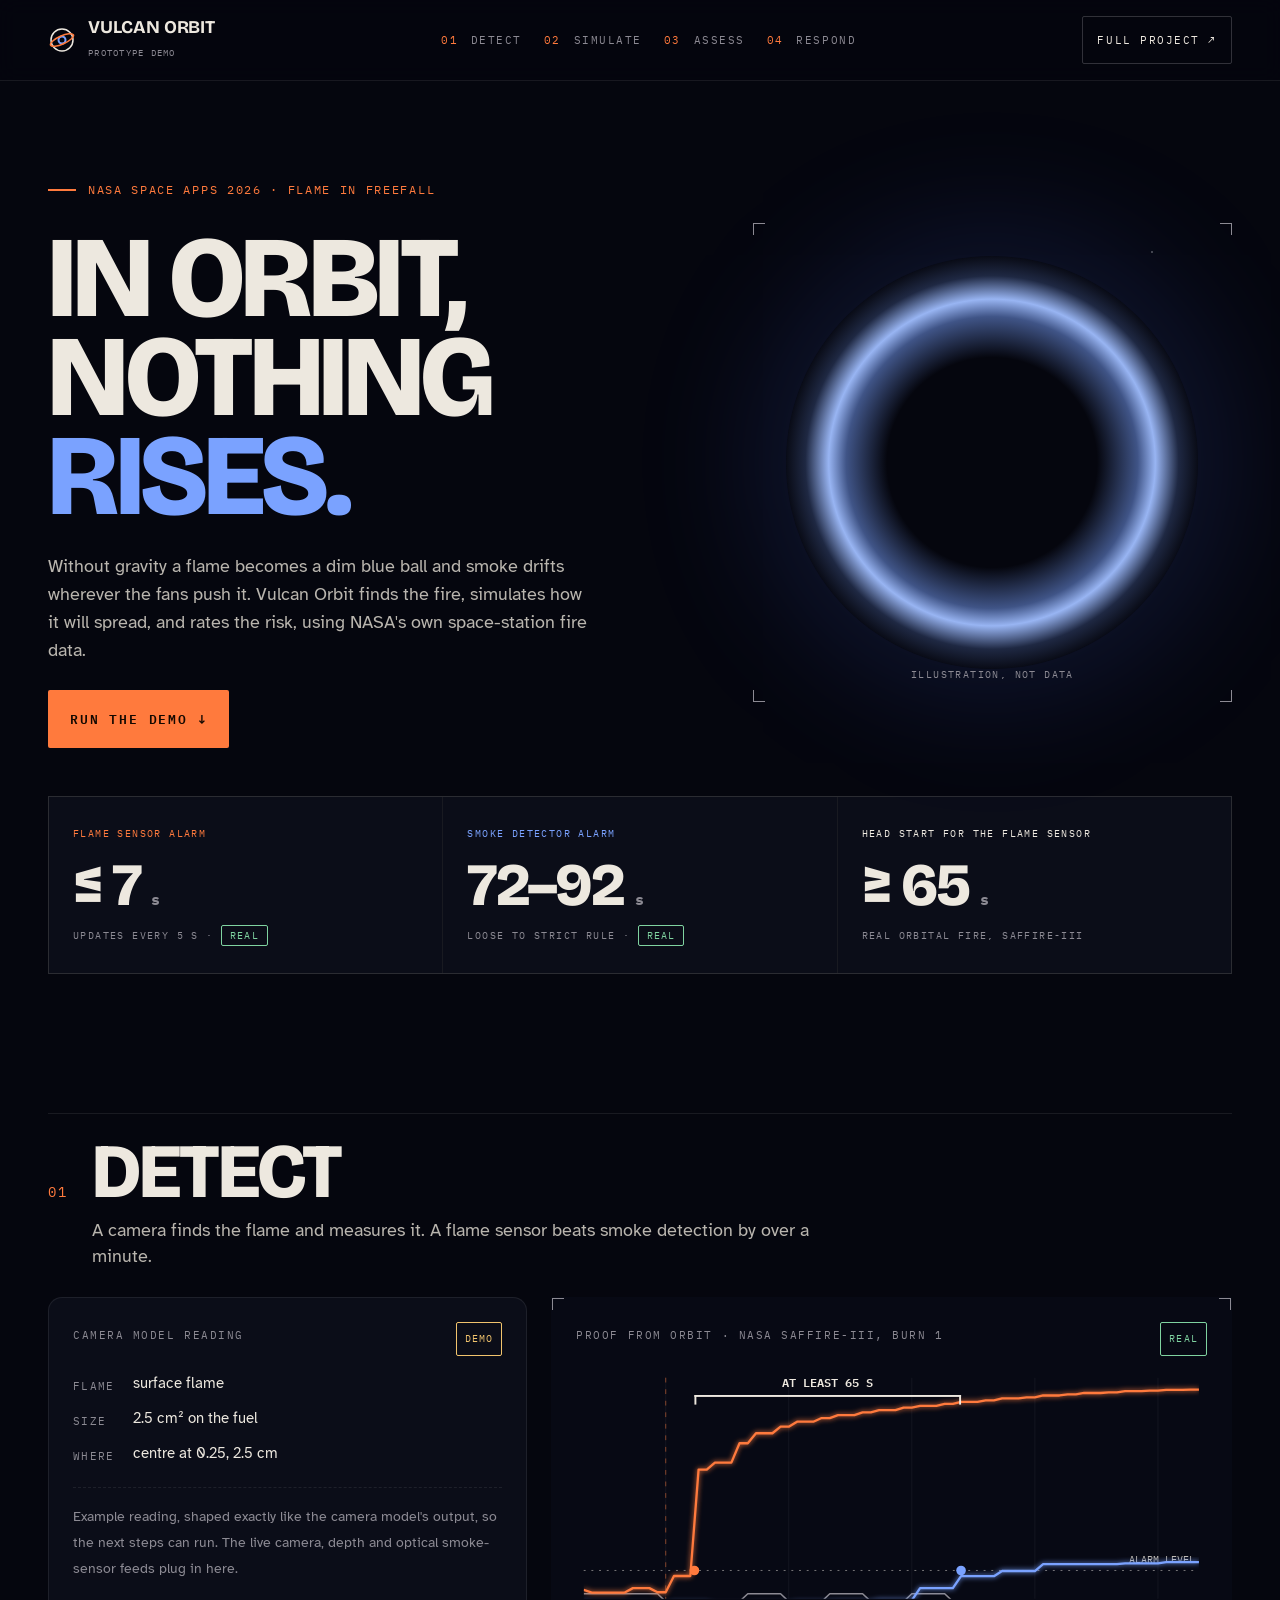
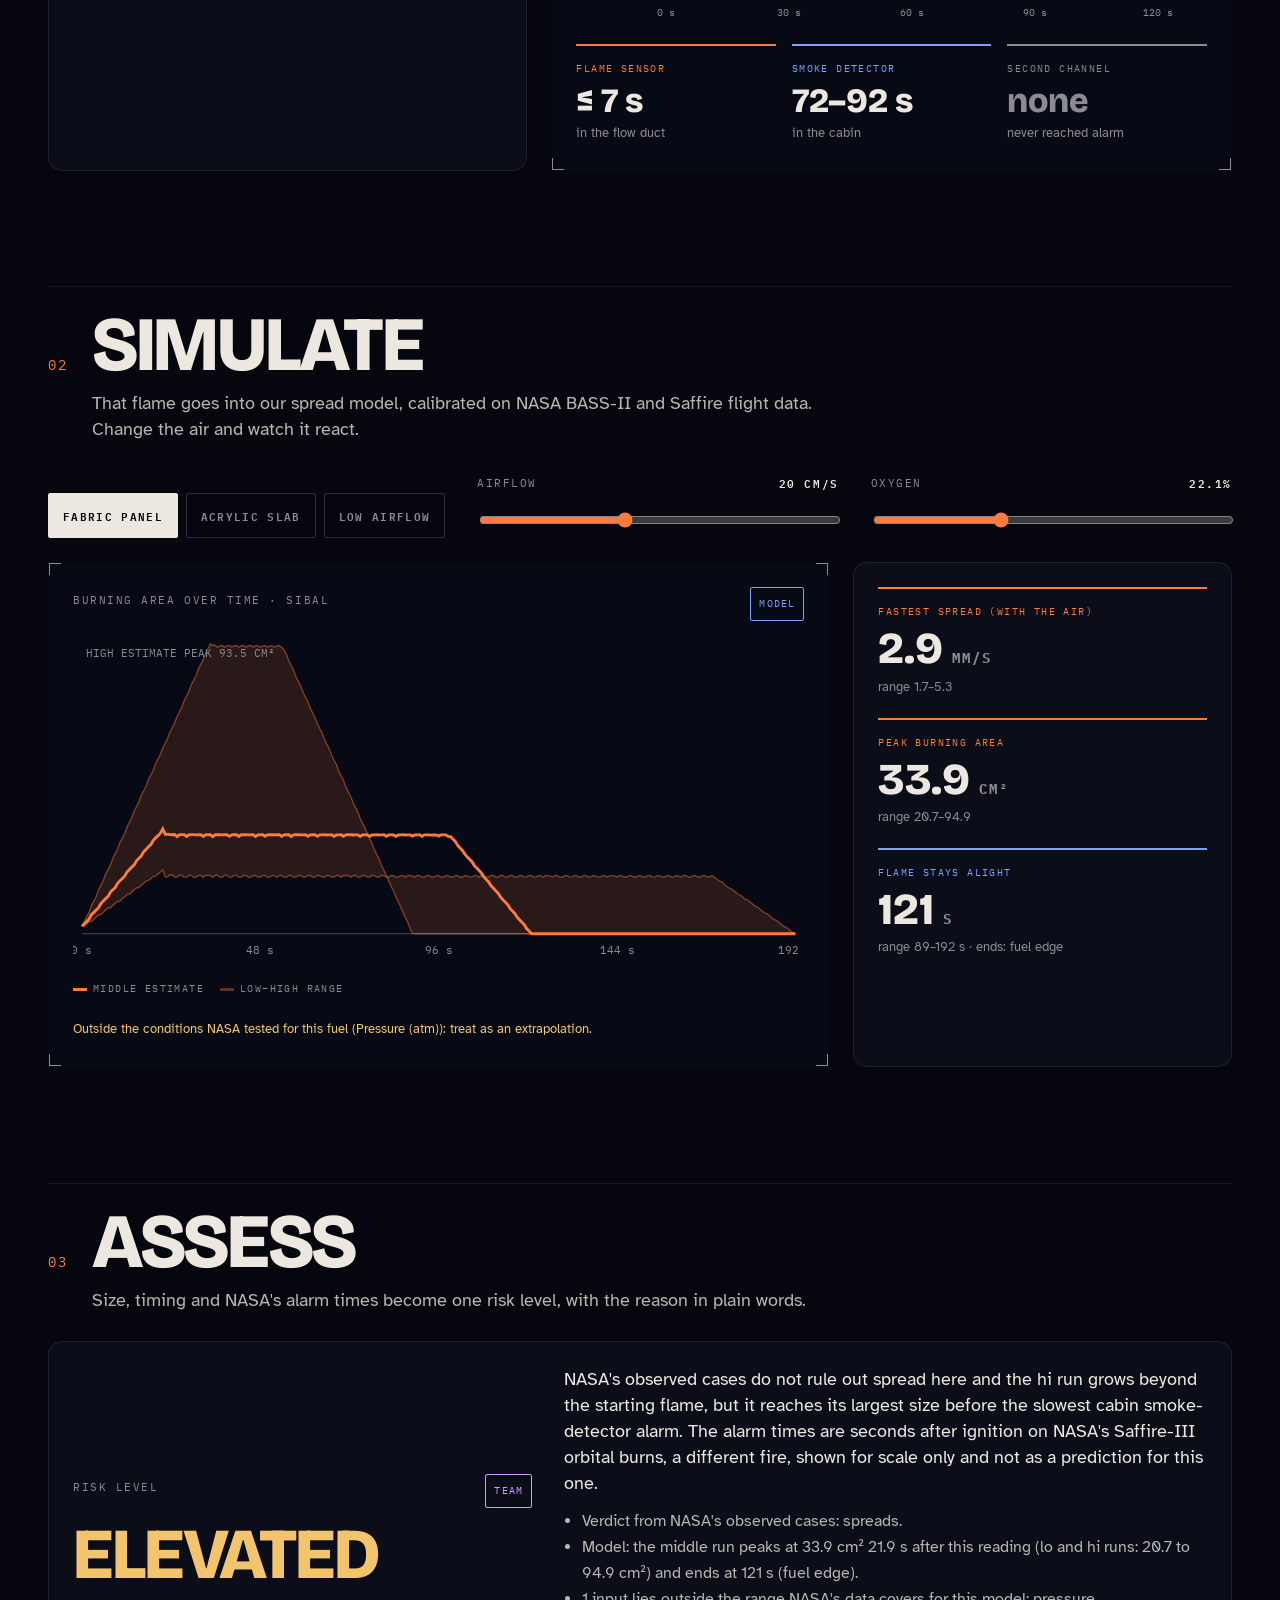
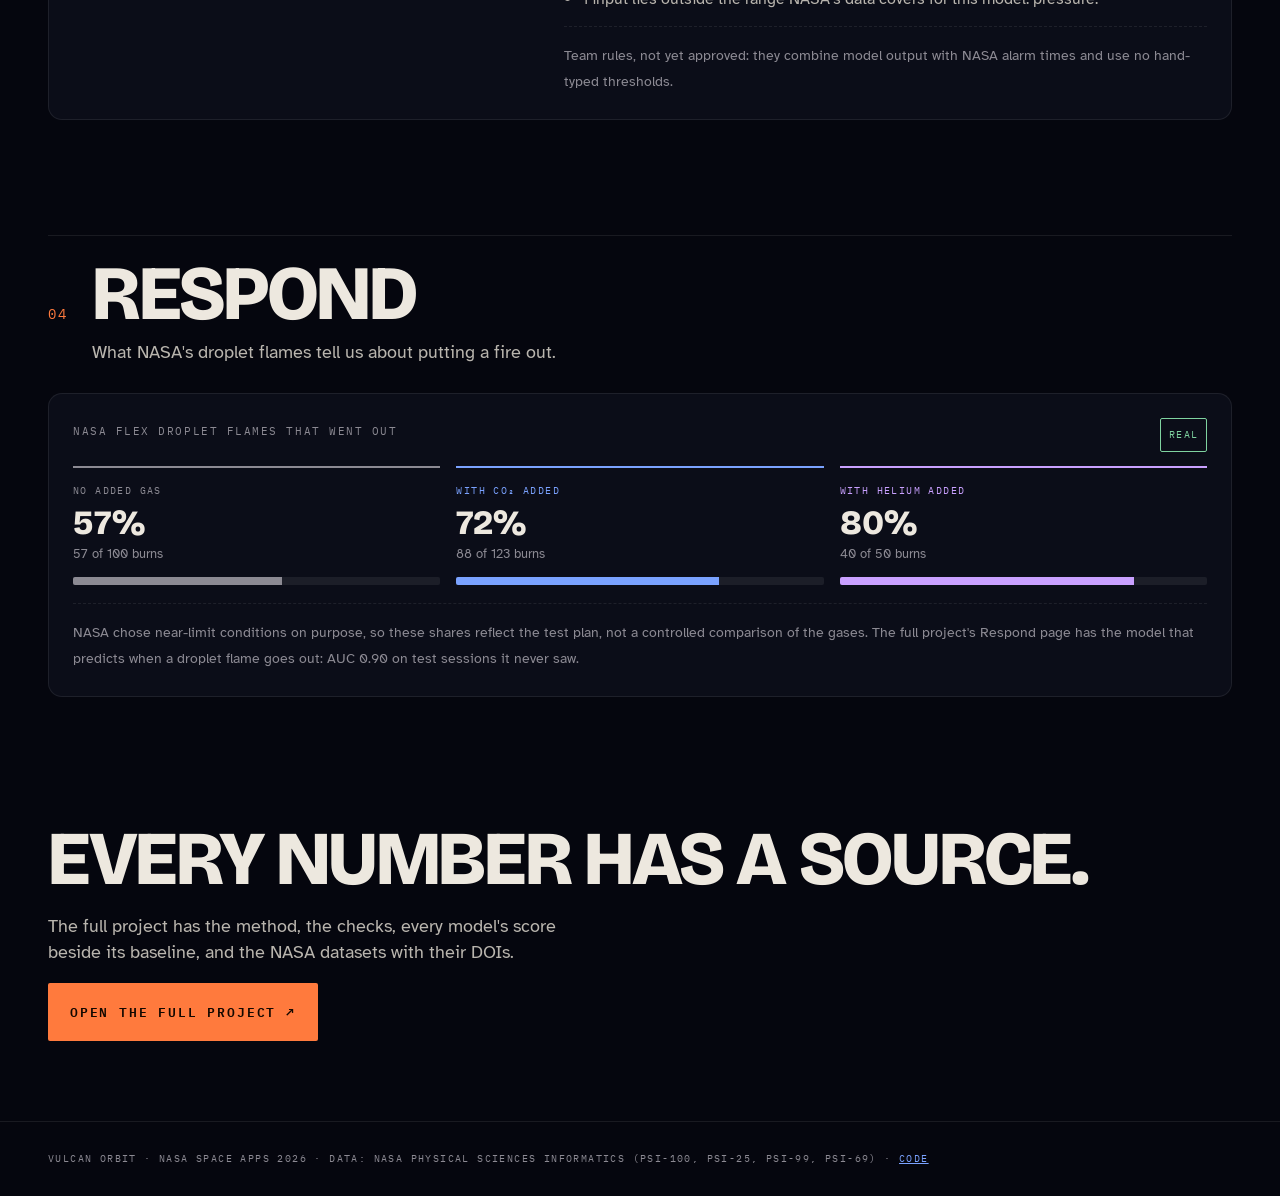
==== demo.html @ e31562f7 "Add the one-page product demo (demo.html) Detect -> Simulate -> Assess -> Respond on one dark page, " ====
<!doctype html>
<html lang="en">
<head>
<meta charset="utf-8">
<meta name="viewport" content="width=device-width, initial-scale=1">
<title>Vulcan Orbit · Prototype demo</title>
<meta name="description" content="Vulcan Orbit prototype demo: detect a fire, simulate how it spreads in microgravity, assess the risk. NASA Space Apps 2026, Flame in Freefall.">
<link rel="icon" href="data:image/svg+xml,%3Csvg xmlns='http://www.w3.org/2000/svg' viewBox='0 0 28 28'%3E%3Ccircle cx='14' cy='14' r='11' fill='none' stroke='%23EDE8DF' stroke-width='1.5'/%3E%3Ccircle cx='14' cy='14' r='3.5' fill='none' stroke='%237AA2FF' stroke-width='2'/%3E%3C/svg%3E">
<link rel="preconnect" href="https://fonts.googleapis.com">
<link rel="stylesheet" href="https://fonts.googleapis.com/css2?family=Atkinson+Hyperlegible:wght@400;700&family=Bricolage+Grotesque:opsz,wght@12..96,800&family=IBM+Plex+Mono:wght@500;600&display=swap">
<link rel="stylesheet" href="css/demo.css">
</head>
<body>
<a class="skip" href="#main">Skip to the demo</a>
<header class="bar">
  <a class="brand" href="demo.html">
    <svg width="28" height="28" viewBox="0 0 28 28" aria-hidden="true"><circle cx="14" cy="14" r="11" fill="none" stroke="#EDE8DF" stroke-width="1.5"/><circle cx="14" cy="14" r="3.5" fill="none" stroke="#7AA2FF" stroke-width="2"/><ellipse cx="14" cy="14" rx="12.5" ry="4" transform="rotate(-24 14 14)" fill="none" stroke="#FF7A3D" stroke-width="1.6"/></svg>
    <span><b>Vulcan Orbit</b><small class="mono">Prototype demo</small></span>
  </a>
  <nav class="mono" aria-label="Demo steps">
    <a href="#detect"><i>01</i> Detect</a><a href="#simulate"><i>02</i> Simulate</a><a href="#assess"><i>03</i> Assess</a><a href="#respond"><i>04</i> Respond</a>
  </nav>
  <a class="mono ghost" href="index.html">Full project ↗</a>
</header>

<main id="main">
  <section class="hero">
    <div class="hero-text">
      <p class="kicker mono"><span></span>NASA Space Apps 2026 · Flame in Freefall</p>
      <h1 class="disp">In orbit,<br>nothing<br><em>rises.</em></h1>
      <p class="lede">Without gravity a flame becomes a dim blue ball and smoke drifts wherever the fans push it. Vulcan Orbit finds the fire, simulates how it will spread, and rates the risk, using NASA's own space-station fire data.</p>
      <a class="cta mono" href="#detect">Run the demo ↓</a>
    </div>
    <div class="hud porthole" id="porthole"><i class="c tl"></i><i class="c tr"></i><i class="c bl"></i><i class="c br"></i>
      <p class="tag mono">Illustration, not data</p>
    </div>
  </section>

  <section class="stats" aria-label="The headline finding" id="stats"></section>

  <section class="step" id="detect" aria-labelledby="detect-h">
    <header><p class="num mono">01</p><h2 class="disp" id="detect-h">Detect</h2><p class="one">A camera finds the flame and measures it. A flame sensor beats smoke detection by over a minute.</p></header>
    <div class="grid2">
      <div class="panel" id="camera"></div>
      <div class="panel hud" id="scope"><i class="c tl"></i><i class="c tr"></i><i class="c bl"></i><i class="c br"></i></div>
    </div>
  </section>

  <section class="step" id="simulate" aria-labelledby="sim-h">
    <header><p class="num mono">02</p><h2 class="disp" id="sim-h">Simulate</h2><p class="one">That flame goes into our spread model, calibrated on NASA BASS-II and Saffire flight data. Change the air and watch it react.</p></header>
    <div class="controls" id="controls"></div>
    <div class="grid2">
      <div class="panel hud" id="curve"><i class="c tl"></i><i class="c tr"></i><i class="c bl"></i><i class="c br"></i></div>
      <div class="panel" id="simnums"></div>
    </div>
  </section>

  <section class="step" id="assess" aria-labelledby="assess-h">
    <header><p class="num mono">03</p><h2 class="disp" id="assess-h">Assess</h2><p class="one">Size, timing and NASA's alarm times become one risk level, with the reason in plain words.</p></header>
    <div class="panel risk" id="risk" aria-live="polite"></div>
  </section>

  <section class="step" id="respond" aria-labelledby="respond-h">
    <header><p class="num mono">04</p><h2 class="disp" id="respond-h">Respond</h2><p class="one">What NASA's droplet flames tell us about putting a fire out.</p></header>
    <div class="panel" id="flex"></div>
  </section>

  <section class="end">
    <h2 class="disp">Every number has a source.</h2>
    <p>The full project has the method, the checks, every model's score beside its baseline, and the NASA datasets with their DOIs.</p>
    <a class="cta mono" href="index.html">Open the full project ↗</a>
  </section>
</main>
<footer class="foot mono">Vulcan Orbit · NASA Space Apps 2026 · Data: NASA Physical Sciences Informatics (PSI-100, PSI-25, PSI-99, PSI-69) · <a href="https://github.com/ar061290/Vulcan_Orbit_v1">Code</a></footer>
<script type="module" src="js/demo.js"></script>
</body>
</html>
---- css/demo.css ----
/* Vulcan Orbit · prototype demo page (demo.html). Night look from the UI lock-in tokens. */
:root{--bg:#05060E;--surf:#0B0D18;--line:rgba(255,255,255,.08);--ink:#EDE8DF;--mute:#8C8A93;--dim:#4B4A55;--fire:#FF7A3D;--orbit:#7AA2FF;
  --ein:cubic-bezier(.16,1,.3,1);--mono:'IBM Plex Mono',ui-monospace,monospace;--disp:'Bricolage Grotesque',system-ui,sans-serif}
*{box-sizing:border-box}
html{scroll-behavior:smooth;scroll-padding-top:80px}
body{margin:0;background:var(--bg);color:var(--ink);font:16px/26px 'Atkinson Hyperlegible',system-ui,sans-serif;
  background-image:radial-gradient(1px 1px at 12% 22%,#ffffff40 50%,transparent 51%),radial-gradient(1px 1px at 78% 8%,#ffffff33 50%,transparent 51%),
  radial-gradient(1px 1px at 64% 40%,#ffffff26 50%,transparent 51%),radial-gradient(1.5px 1.5px at 90% 28%,#ffffff40 50%,transparent 51%);background-attachment:fixed}
a{color:var(--orbit)}a:hover{color:var(--ink)}
.mono{font-family:var(--mono);text-transform:uppercase;letter-spacing:.14em}
.disp{font-family:var(--disp);font-weight:800;letter-spacing:-.03em;text-transform:uppercase;margin:0}
.skip{position:absolute;left:-999px}.skip:focus{left:16px;top:16px;z-index:9;background:var(--ink);color:var(--bg);padding:8px 12px}
:focus-visible{outline:2px solid var(--orbit);outline-offset:3px}

.bar{position:sticky;top:0;z-index:5;display:flex;align-items:center;justify-content:space-between;gap:20px;flex-wrap:wrap;padding:14px clamp(16px,4vw,48px);
  background:rgba(5,6,14,.82);backdrop-filter:blur(10px);border-bottom:1px solid var(--line)}
.brand{display:flex;gap:12px;align-items:center;color:var(--ink);text-decoration:none}
.brand b{display:block;font-family:var(--disp);font-size:18px;letter-spacing:-.01em;text-transform:uppercase}
.brand small{display:block;font-size:9px;color:var(--mute)}
.bar nav{display:flex;gap:22px;font-size:11px;flex-wrap:wrap}.bar nav a{color:var(--mute);text-decoration:none}.bar nav a:hover{color:var(--ink)}
.bar nav i{font-style:normal;color:var(--fire);margin-right:4px}
.ghost{font-size:11px;color:var(--ink);text-decoration:none;border:1px solid rgba(255,255,255,.18);padding:10px 14px;border-radius:2px}

main{max-width:1320px;margin:0 auto;padding:0 clamp(16px,4vw,48px)}
.hero{display:grid;grid-template-columns:repeat(12,minmax(0,1fr));gap:24px;align-items:center;padding:clamp(40px,8vw,96px) 0 40px}
.hero-text{grid-column:span 7;display:flex;flex-direction:column;gap:26px;min-width:0}
.kicker{font-size:12px;color:var(--fire);display:flex;gap:12px;align-items:center;margin:0}.kicker span{width:28px;height:2px;background:var(--fire)}
.hero h1{font-size:clamp(56px,9vw,124px);line-height:.86}.hero h1 em{font-style:normal;color:var(--orbit)}
.lede{margin:0;max-width:540px;font-size:18px;line-height:28px;color:#B9B5AE}
.cta{display:inline-block;align-self:flex-start;background:var(--fire);color:#130800;text-decoration:none;font-size:13px;font-weight:600;padding:16px 22px;border-radius:2px;
  transition:transform .18s var(--ein)}.cta:hover{color:#130800;transform:translateY(-2px)}
.porthole{grid-column:span 5;aspect-ratio:1/1;display:grid;place-items:center;min-width:0}
.porthole canvas,.porthole .orb{width:86%;height:86%;border-radius:50%}
.orb{background:radial-gradient(circle at 50% 50%,rgba(122,162,255,0) 36%,rgba(122,162,255,.5) 50%,rgba(160,190,255,.95) 56%,rgba(122,162,255,.22) 64%,rgba(5,6,14,0) 72%);
  box-shadow:0 0 140px 20px rgba(80,120,255,.16);animation:breathe 4.5s ease-in-out infinite}
@keyframes breathe{50%{transform:scale(1.035);filter:brightness(1.12)}}
.tag{position:absolute;bottom:14px;left:50%;transform:translateX(-50%);font-size:10px;color:var(--mute);margin:0;white-space:nowrap}

.hud{position:relative}
.hud>.c{position:absolute;width:12px;height:12px;border:0 solid var(--mute)}
.c.tl{top:0;left:0;border-top-width:1px;border-left-width:1px}.c.tr{top:0;right:0;border-top-width:1px;border-right-width:1px}
.c.bl{bottom:0;left:0;border-bottom-width:1px;border-left-width:1px}.c.br{bottom:0;right:0;border-bottom-width:1px;border-right-width:1px}

.stats{display:grid;grid-template-columns:repeat(3,minmax(0,1fr));gap:1px;background:var(--line);border:1px solid var(--line);margin:8px 0 24px}
.stat{background:var(--surf);padding:24px;display:flex;flex-direction:column;gap:8px}
.stat .lab{font-size:10px}.stat .val{font-family:var(--disp);font-weight:800;font-size:clamp(40px,5vw,60px);line-height:1;letter-spacing:-.03em}
.stat .val small{font-family:var(--mono);font-size:15px;color:var(--mute);letter-spacing:.1em}.stat .sub{font-size:10px;color:var(--mute)}

.step{padding:clamp(64px,9vw,120px) 0 0}
.step>header{display:grid;grid-template-columns:auto 1fr;column-gap:24px;align-items:baseline;margin-bottom:28px;border-top:1px solid var(--line);padding-top:24px}
.step .num{grid-row:span 2;font-size:14px;color:var(--fire);margin:0}
.step h2{font-size:clamp(44px,6vw,80px);line-height:.9}
.step .one{margin:10px 0 0;color:#B9B5AE;font-size:18px;max-width:720px}
.grid2{display:grid;grid-template-columns:repeat(12,minmax(0,1fr));gap:24px}
.grid2>.panel:first-child{grid-column:span 5}.grid2>.panel:last-child{grid-column:span 7}
#simulate .grid2>.panel:first-child{grid-column:span 8}#simulate .grid2>.panel:last-child{grid-column:span 4}
.panel{background:var(--surf);border:1px solid var(--line);border-radius:14px;padding:24px;min-width:0}
.hud.panel{background:#070914;border-radius:2px;border-color:transparent}
.ptitle{font-size:11px;color:var(--mute);margin:0 0 14px;display:flex;justify-content:space-between;gap:12px;flex-wrap:wrap}
.badge{font-family:var(--mono);font-size:10px;letter-spacing:.12em;text-transform:uppercase;padding:3px 8px;border-radius:2px;border:1px solid currentColor}
.b-real{color:#7fd3a0}.b-model{color:var(--orbit)}.b-demo{color:#f2c46d}.b-team{color:#c9a0ff}.b-missing{color:var(--mute)}
.kv{display:grid;grid-template-columns:auto 1fr;gap:6px 18px;margin:0;font-size:15px}.kv dt{font-family:var(--mono);font-size:11px;letter-spacing:.12em;text-transform:uppercase;color:var(--mute);padding-top:3px}.kv dd{margin:0}
.pending{margin:18px 0 0;padding-top:16px;border-top:1px dashed var(--line);font-size:14px;color:var(--mute)}
.reads{display:grid;grid-template-columns:repeat(3,minmax(0,1fr));gap:16px;margin-top:16px}
.read{border-top:2px solid var(--c,var(--mute));padding-top:10px}.read .lab{font-size:10px;color:var(--c,var(--mute))}
.read .val{font-family:var(--disp);font-weight:800;font-size:34px;line-height:1.1}.read .sub{font-size:13px;color:var(--mute)}
svg text{font-family:var(--mono)}

.controls{display:flex;flex-wrap:wrap;gap:16px 32px;align-items:flex-end;margin-bottom:24px}
.presets{display:flex;gap:8px;flex-wrap:wrap}
.chip{font:600 11px var(--mono);letter-spacing:.12em;text-transform:uppercase;background:transparent;color:var(--mute);border:1px solid rgba(255,255,255,.16);
  padding:12px 14px;border-radius:2px;cursor:pointer;min-height:44px}
.chip[aria-pressed=true]{background:var(--ink);color:var(--bg);border-color:var(--ink)}
.slider{display:flex;flex-direction:column;gap:6px;min-width:220px;flex:1}
.slider label{font-size:11px;color:var(--mute);display:flex;justify-content:space-between}.slider label b{color:var(--ink);font-weight:600}
input[type=range]{accent-color:var(--fire);width:100%;height:32px}
.big{display:flex;flex-direction:column;gap:18px}
.big .read .val{font-size:44px}
.warn{margin:14px 0 0;font-size:13px;color:#f2c46d}
.legend{display:flex;gap:16px;font-size:10px;color:var(--mute);margin-top:10px;flex-wrap:wrap}.legend span::before{content:'';display:inline-block;width:14px;height:3px;margin-right:6px;vertical-align:middle;background:var(--c)}

.risk{display:grid;grid-template-columns:minmax(0,5fr) minmax(0,7fr);gap:32px;align-items:center}
.level{font-family:var(--disp);font-weight:800;font-size:clamp(44px,5.6vw,84px);overflow-wrap:anywhere;line-height:.9;text-transform:uppercase;letter-spacing:-.03em}
.lv-Low{color:#7fd3a0}.lv-Elevated{color:#f2c46d}.lv-High{color:var(--fire)}
.risk ul{margin:12px 0 0;padding-left:18px;color:#B9B5AE}

.flexrow{display:grid;grid-template-columns:repeat(3,minmax(0,1fr));gap:16px}
.bar2{height:8px;background:rgba(255,255,255,.07);border-radius:2px;margin-top:10px;overflow:hidden}.bar2>i{display:block;height:100%;background:var(--c)}

.end{padding:clamp(80px,10vw,140px) 0 80px;display:flex;flex-direction:column;gap:18px;align-items:flex-start}
.end h2{font-size:clamp(40px,6vw,76px);line-height:.92}.end p{margin:0;max-width:560px;color:#B9B5AE;font-size:18px}
.foot{font-size:10px;color:var(--mute);padding:24px clamp(16px,4vw,48px);border-top:1px solid var(--line)}

.rise{opacity:0;transform:translateY(24px);transition:opacity .6s var(--ein),transform .6s var(--ein)}.rise.in{opacity:1;transform:none}
@media (max-width:860px){
  .hero-text,.porthole{grid-column:1/-1}.porthole{max-width:420px;width:100%;justify-self:center}
  .grid2>.panel:first-child,.grid2>.panel:last-child,#simulate .grid2>.panel:first-child,#simulate .grid2>.panel:last-child{grid-column:1/-1}
  .stats,.flexrow,.reads{grid-template-columns:1fr}.risk{grid-template-columns:1fr}.bar nav{display:none}
}
@media (prefers-reduced-motion:reduce){html{scroll-behavior:auto}.orb{animation:none}.rise{opacity:1;transform:none;transition:none}.cta{transition:none}}
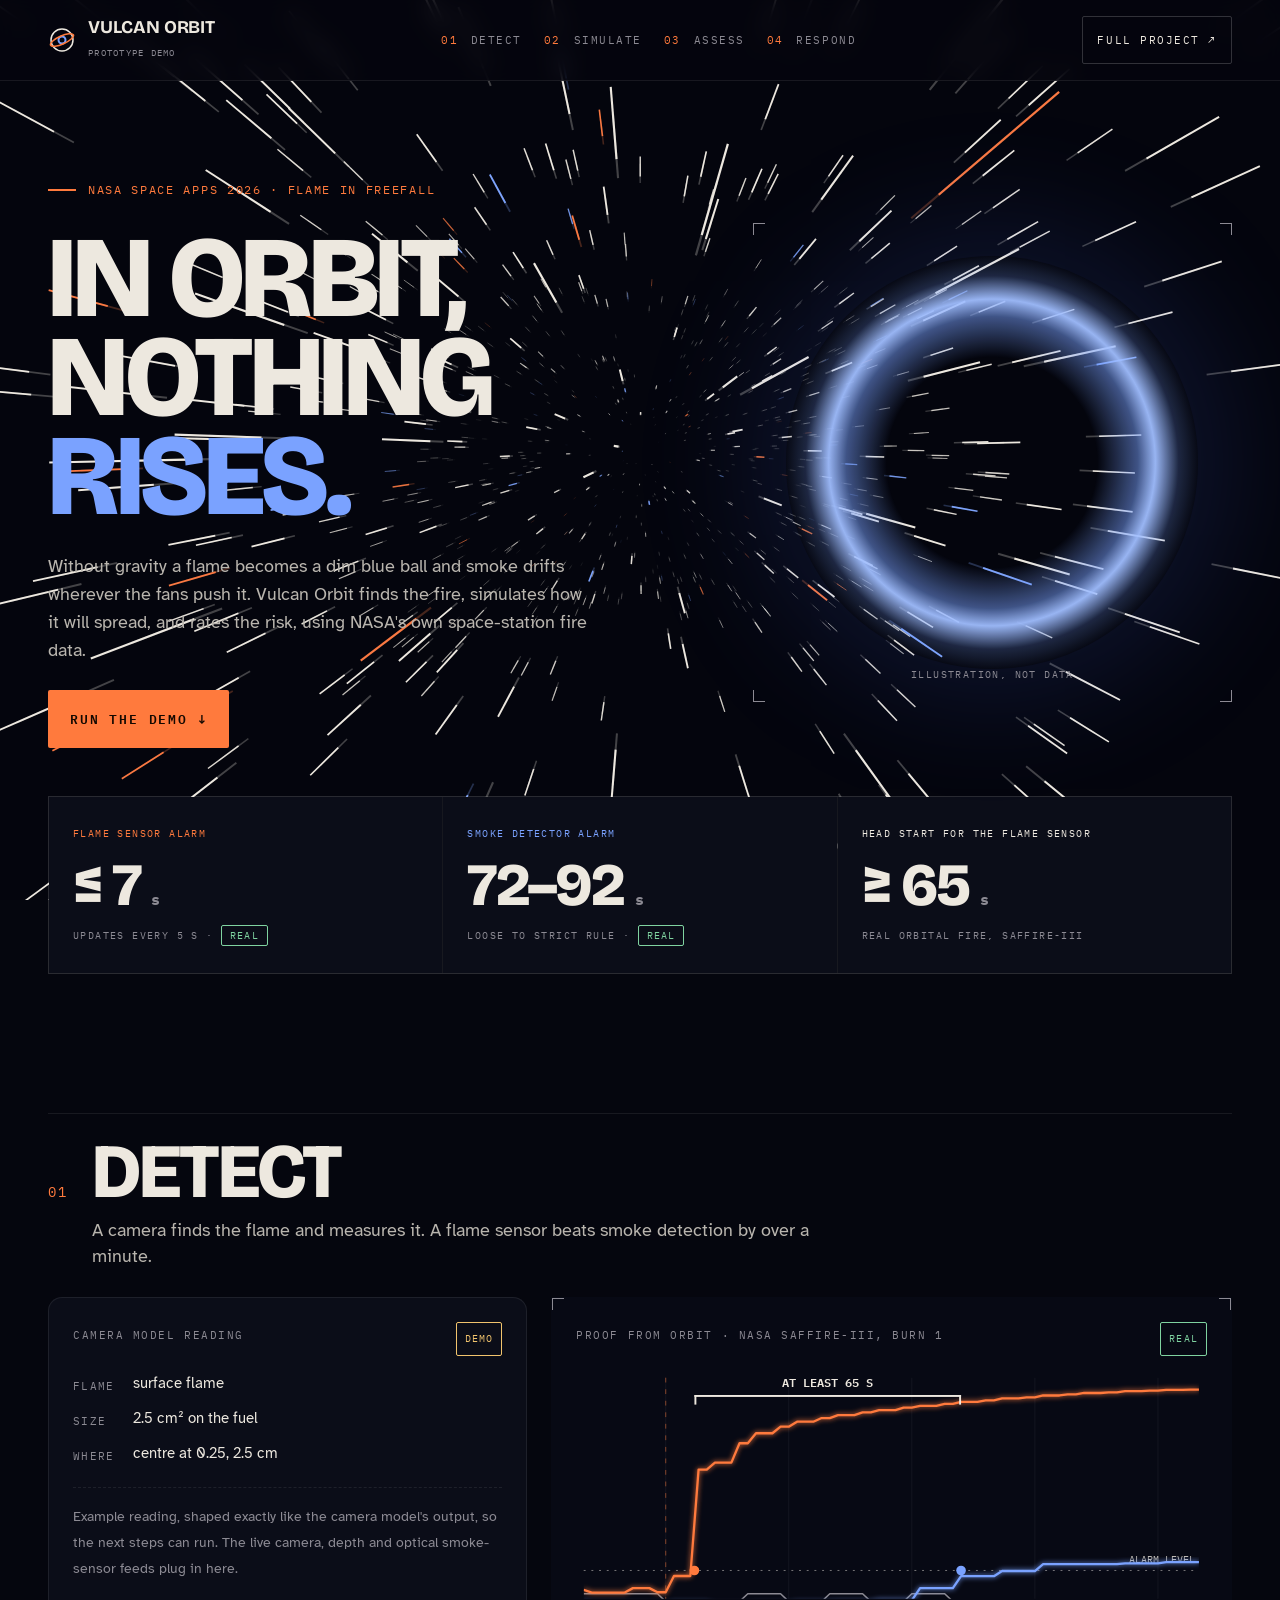
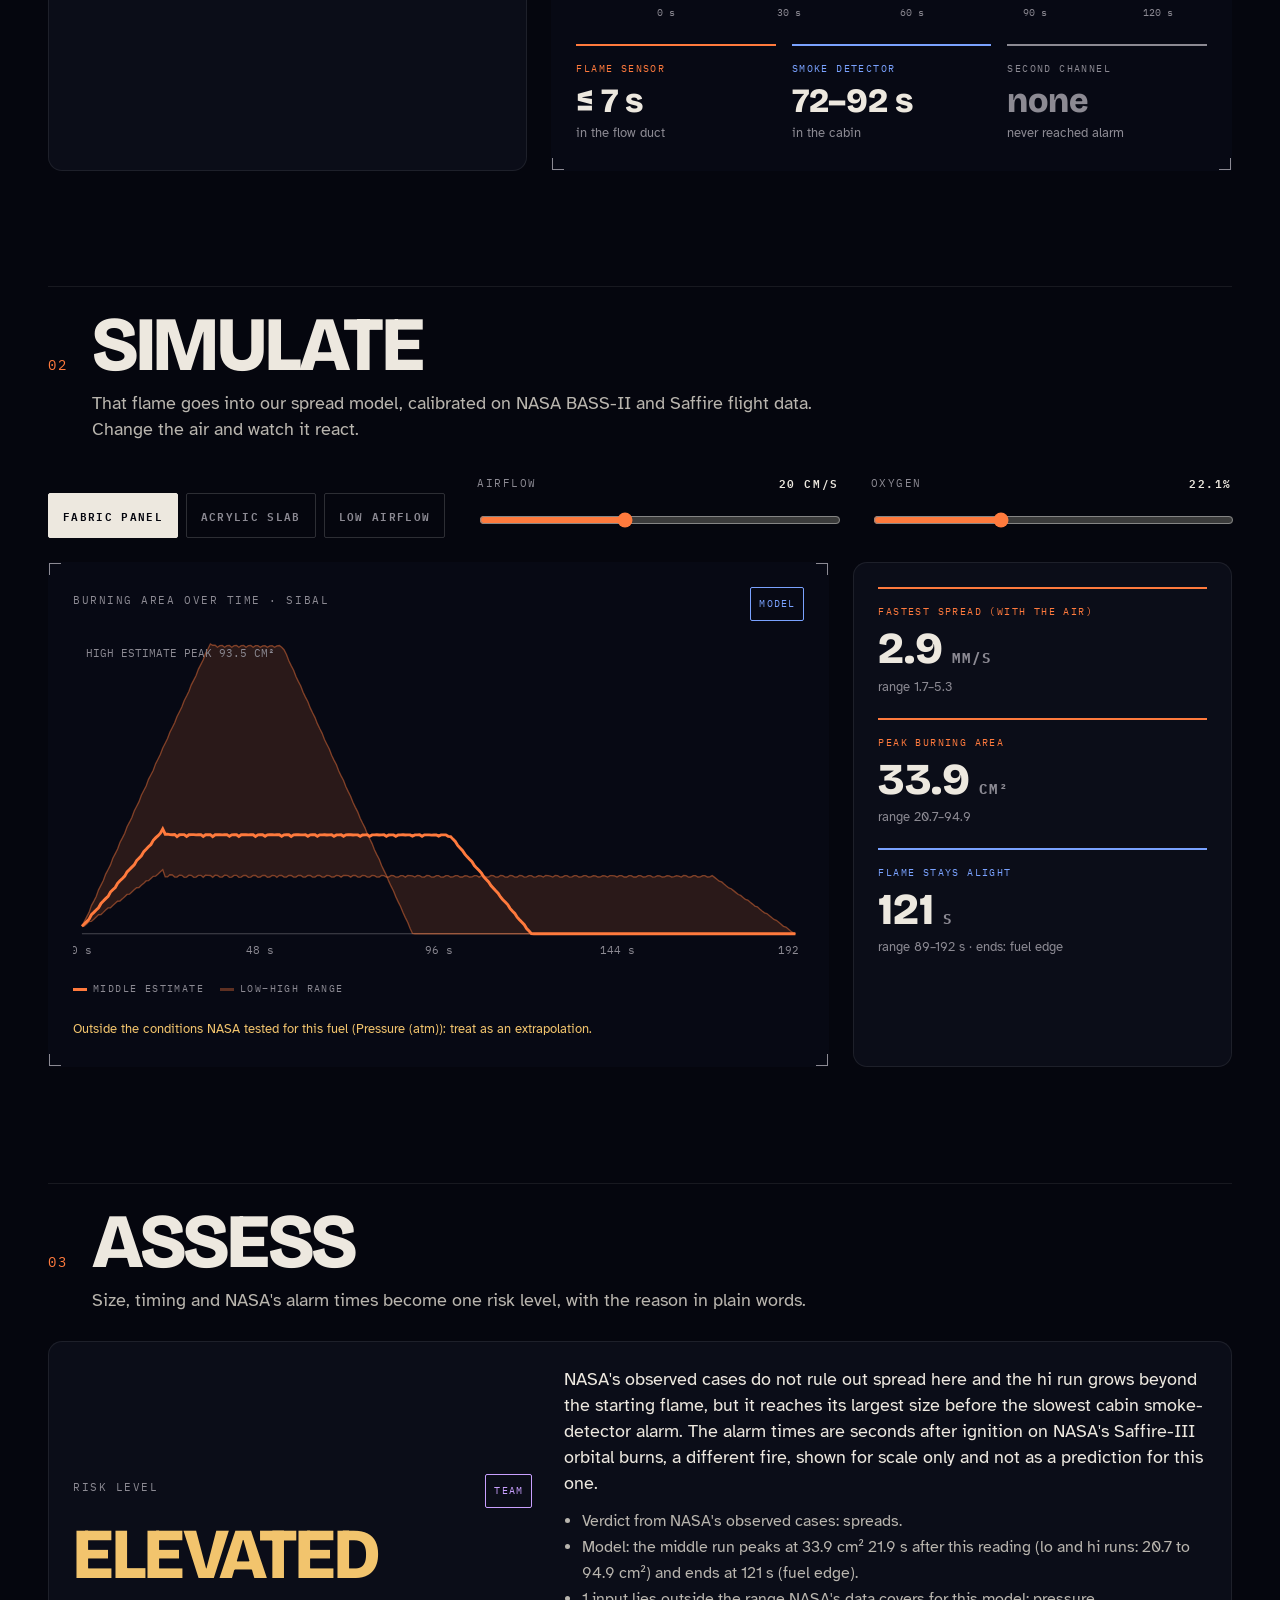
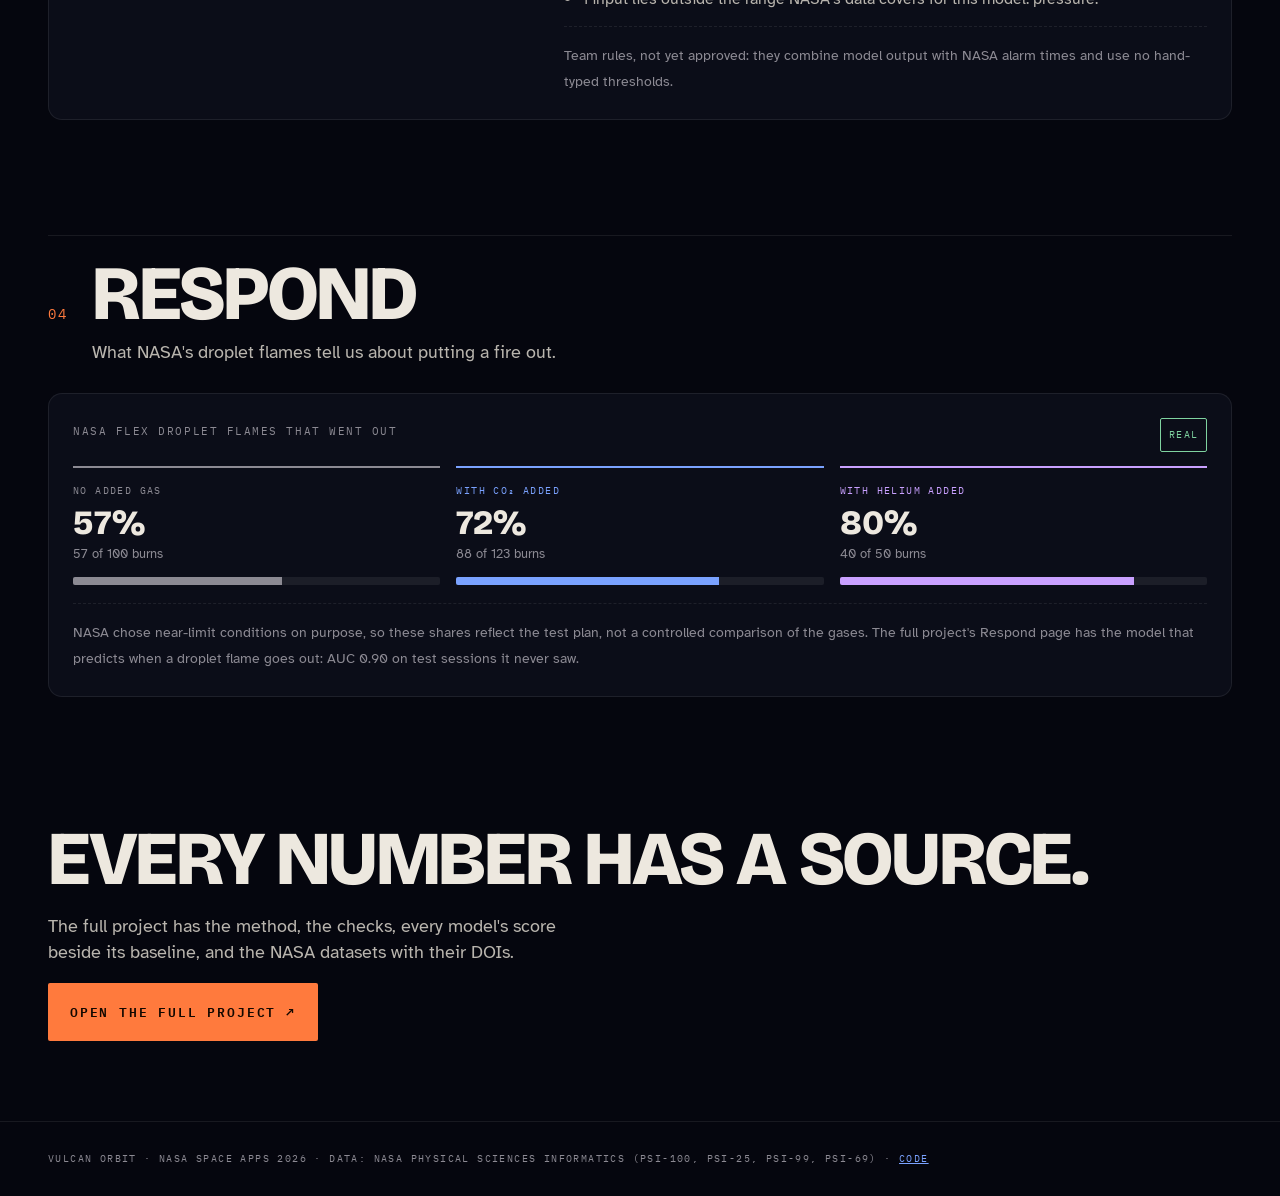
==== commit aa11d919: "Demo page: warp starfield background + orange flowing-cursor trail on the hero - js/demo_bg.js: full" ====
--- a/demo.html
+++ b/demo.html
@@ -72,6 +72,7 @@
   </section>
 </main>
 <footer class="foot mono">Vulcan Orbit · NASA Space Apps 2026 · Data: NASA Physical Sciences Informatics (PSI-100, PSI-25, PSI-99, PSI-69) · <a href="https://github.com/ar061290/Vulcan_Orbit_v1">Code</a></footer>
+<script type="module" src="js/demo_bg.js"></script>
 <script type="module" src="js/demo.js"></script>
 </body>
 </html>
--- a/css/demo.css
+++ b/css/demo.css
@@ -3,9 +3,8 @@
   --ein:cubic-bezier(.16,1,.3,1);--mono:'IBM Plex Mono',ui-monospace,monospace;--disp:'Bricolage Grotesque',system-ui,sans-serif}
 *{box-sizing:border-box}
 html{scroll-behavior:smooth;scroll-padding-top:80px}
-body{margin:0;background:var(--bg);color:var(--ink);font:16px/26px 'Atkinson Hyperlegible',system-ui,sans-serif;
-  background-image:radial-gradient(1px 1px at 12% 22%,#ffffff40 50%,transparent 51%),radial-gradient(1px 1px at 78% 8%,#ffffff33 50%,transparent 51%),
-  radial-gradient(1px 1px at 64% 40%,#ffffff26 50%,transparent 51%),radial-gradient(1.5px 1.5px at 90% 28%,#ffffff40 50%,transparent 51%);background-attachment:fixed}
+body{margin:0;background:var(--bg);color:var(--ink);font:16px/26px 'Atkinson Hyperlegible',system-ui,sans-serif}
+.starfield{position:fixed;inset:0;width:100vw;height:100vh;z-index:-1;display:block;pointer-events:none}
 a{color:var(--orbit)}a:hover{color:var(--ink)}
 .mono{font-family:var(--mono);text-transform:uppercase;letter-spacing:.14em}
 .disp{font-family:var(--disp);font-weight:800;letter-spacing:-.03em;text-transform:uppercase;margin:0}
@@ -22,7 +21,7 @@
 .ghost{font-size:11px;color:var(--ink);text-decoration:none;border:1px solid rgba(255,255,255,.18);padding:10px 14px;border-radius:2px}
 
 main{max-width:1320px;margin:0 auto;padding:0 clamp(16px,4vw,48px)}
-.hero{display:grid;grid-template-columns:repeat(12,minmax(0,1fr));gap:24px;align-items:center;padding:clamp(40px,8vw,96px) 0 40px}
+.hero{position:relative;isolation:isolate;display:grid;grid-template-columns:repeat(12,minmax(0,1fr));gap:24px;align-items:center;padding:clamp(40px,8vw,96px) 0 40px}
 .hero-text{grid-column:span 7;display:flex;flex-direction:column;gap:26px;min-width:0}
 .kicker{font-size:12px;color:var(--fire);display:flex;gap:12px;align-items:center;margin:0}.kicker span{width:28px;height:2px;background:var(--fire)}
 .hero h1{font-size:clamp(56px,9vw,124px);line-height:.86}.hero h1 em{font-style:normal;color:var(--orbit)}
@@ -98,3 +97,6 @@
   .stats,.flexrow,.reads{grid-template-columns:1fr}.risk{grid-template-columns:1fr}.bar nav{display:none}
 }
 @media (prefers-reduced-motion:reduce){html{scroll-behavior:auto}.orb{animation:none}.rise{opacity:1;transform:none;transition:none}.cta{transition:none}}
+
+/* flowing orange cursor trail over the hero (js/demo_fluid.js) */
+.hero>.fluid{position:absolute;inset:0 calc(-1 * clamp(16px,4vw,48px));width:calc(100% + 2 * clamp(16px,4vw,48px));height:100%;z-index:-1;pointer-events:none;mix-blend-mode:screen;-webkit-mask-image:radial-gradient(ellipse 75% 85% at 55% 50%,#000 55%,transparent 100%);mask-image:radial-gradient(ellipse 75% 85% at 55% 50%,#000 55%,transparent 100%)}
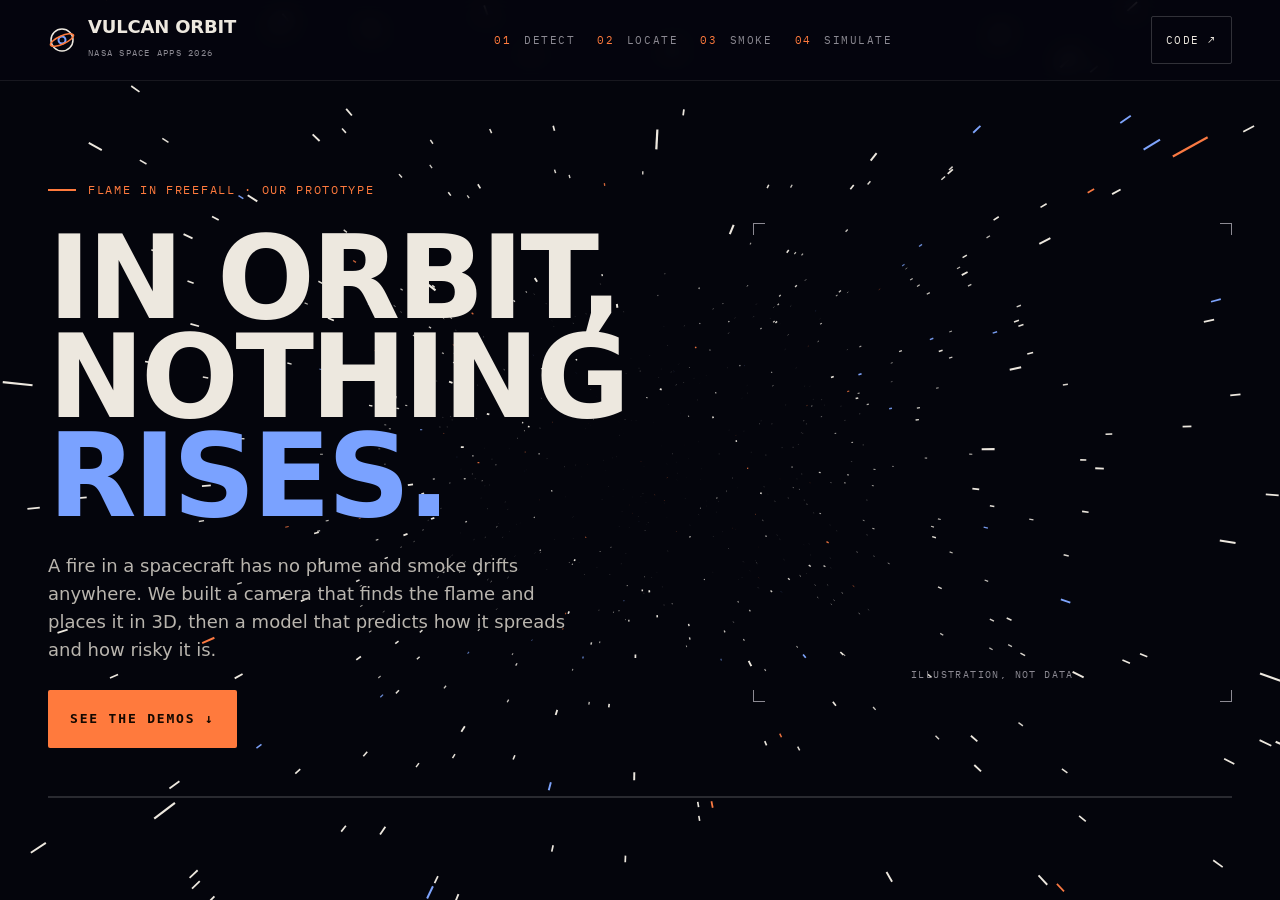
==== commit a3a80998: "Front page = four demos: detect, locate, smoke, simulate Make the demo page index.html (old multi-pa" ====
--- a/demo.html
+++ b/demo.html
@@ -1,78 +1 @@
-<!doctype html>
-<html lang="en">
-<head>
-<meta charset="utf-8">
-<meta name="viewport" content="width=device-width, initial-scale=1">
-<title>Vulcan Orbit · Prototype demo</title>
-<meta name="description" content="Vulcan Orbit prototype demo: detect a fire, simulate how it spreads in microgravity, assess the risk. NASA Space Apps 2026, Flame in Freefall.">
-<link rel="icon" href="data:image/svg+xml,%3Csvg xmlns='http://www.w3.org/2000/svg' viewBox='0 0 28 28'%3E%3Ccircle cx='14' cy='14' r='11' fill='none' stroke='%23EDE8DF' stroke-width='1.5'/%3E%3Ccircle cx='14' cy='14' r='3.5' fill='none' stroke='%237AA2FF' stroke-width='2'/%3E%3C/svg%3E">
-<link rel="preconnect" href="https://fonts.googleapis.com">
-<link rel="stylesheet" href="https://fonts.googleapis.com/css2?family=Atkinson+Hyperlegible:wght@400;700&family=Bricolage+Grotesque:opsz,wght@12..96,800&family=IBM+Plex+Mono:wght@500;600&display=swap">
-<link rel="stylesheet" href="css/demo.css">
-</head>
-<body>
-<a class="skip" href="#main">Skip to the demo</a>
-<header class="bar">
-  <a class="brand" href="demo.html">
-    <svg width="28" height="28" viewBox="0 0 28 28" aria-hidden="true"><circle cx="14" cy="14" r="11" fill="none" stroke="#EDE8DF" stroke-width="1.5"/><circle cx="14" cy="14" r="3.5" fill="none" stroke="#7AA2FF" stroke-width="2"/><ellipse cx="14" cy="14" rx="12.5" ry="4" transform="rotate(-24 14 14)" fill="none" stroke="#FF7A3D" stroke-width="1.6"/></svg>
-    <span><b>Vulcan Orbit</b><small class="mono">Prototype demo</small></span>
-  </a>
-  <nav class="mono" aria-label="Demo steps">
-    <a href="#detect"><i>01</i> Detect</a><a href="#simulate"><i>02</i> Simulate</a><a href="#assess"><i>03</i> Assess</a><a href="#respond"><i>04</i> Respond</a>
-  </nav>
-  <a class="mono ghost" href="index.html">Full project ↗</a>
-</header>
-
-<main id="main">
-  <section class="hero">
-    <div class="hero-text">
-      <p class="kicker mono"><span></span>NASA Space Apps 2026 · Flame in Freefall</p>
-      <h1 class="disp">In orbit,<br>nothing<br><em>rises.</em></h1>
-      <p class="lede">Without gravity a flame becomes a dim blue ball and smoke drifts wherever the fans push it. Vulcan Orbit finds the fire, simulates how it will spread, and rates the risk, using NASA's own space-station fire data.</p>
-      <a class="cta mono" href="#detect">Run the demo ↓</a>
-    </div>
-    <div class="hud porthole" id="porthole"><i class="c tl"></i><i class="c tr"></i><i class="c bl"></i><i class="c br"></i>
-      <p class="tag mono">Illustration, not data</p>
-    </div>
-  </section>
-
-  <section class="stats" aria-label="The headline finding" id="stats"></section>
-
-  <section class="step" id="detect" aria-labelledby="detect-h">
-    <header><p class="num mono">01</p><h2 class="disp" id="detect-h">Detect</h2><p class="one">A camera finds the flame and measures it. A flame sensor beats smoke detection by over a minute.</p></header>
-    <div class="grid2">
-      <div class="panel" id="camera"></div>
-      <div class="panel hud" id="scope"><i class="c tl"></i><i class="c tr"></i><i class="c bl"></i><i class="c br"></i></div>
-    </div>
-  </section>
-
-  <section class="step" id="simulate" aria-labelledby="sim-h">
-    <header><p class="num mono">02</p><h2 class="disp" id="sim-h">Simulate</h2><p class="one">That flame goes into our spread model, calibrated on NASA BASS-II and Saffire flight data. Change the air and watch it react.</p></header>
-    <div class="controls" id="controls"></div>
-    <div class="grid2">
-      <div class="panel hud" id="curve"><i class="c tl"></i><i class="c tr"></i><i class="c bl"></i><i class="c br"></i></div>
-      <div class="panel" id="simnums"></div>
-    </div>
-  </section>
-
-  <section class="step" id="assess" aria-labelledby="assess-h">
-    <header><p class="num mono">03</p><h2 class="disp" id="assess-h">Assess</h2><p class="one">Size, timing and NASA's alarm times become one risk level, with the reason in plain words.</p></header>
-    <div class="panel risk" id="risk" aria-live="polite"></div>
-  </section>
-
-  <section class="step" id="respond" aria-labelledby="respond-h">
-    <header><p class="num mono">04</p><h2 class="disp" id="respond-h">Respond</h2><p class="one">What NASA's droplet flames tell us about putting a fire out.</p></header>
-    <div class="panel" id="flex"></div>
-  </section>
-
-  <section class="end">
-    <h2 class="disp">Every number has a source.</h2>
-    <p>The full project has the method, the checks, every model's score beside its baseline, and the NASA datasets with their DOIs.</p>
-    <a class="cta mono" href="index.html">Open the full project ↗</a>
-  </section>
-</main>
-<footer class="foot mono">Vulcan Orbit · NASA Space Apps 2026 · Data: NASA Physical Sciences Informatics (PSI-100, PSI-25, PSI-99, PSI-69) · <a href="https://github.com/ar061290/Vulcan_Orbit_v1">Code</a></footer>
-<script type="module" src="js/demo_bg.js"></script>
-<script type="module" src="js/demo.js"></script>
-</body>
-</html>
+<!doctype html><meta charset="utf-8"><title>Vulcan Orbit</title><meta http-equiv="refresh" content="0; url=index.html"><link rel="canonical" href="index.html"><a href="index.html">Vulcan Orbit demos</a>
